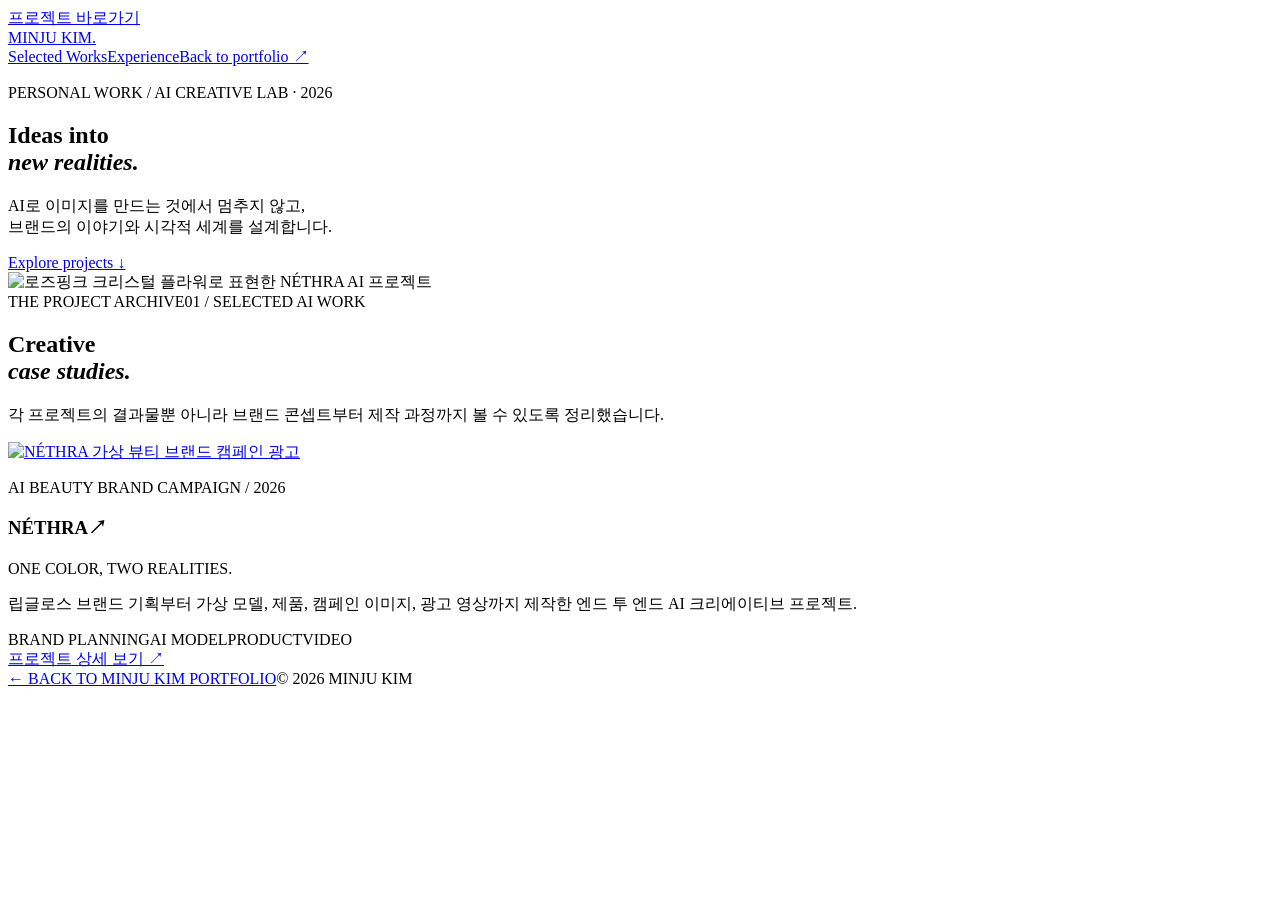
==== ai-lab.html @ 6c875427 "update" ====
<!doctype html><html lang="ko"><head><meta charset="utf-8"/><meta name="viewport" content="width=device-width,initial-scale=1"/><meta name="theme-color" content="#fff9fb"/><meta name="description" content="김민주의 AI Creative Lab — 생성형 AI를 활용한 브랜드 기획, 제품·모델 디자인, 캠페인 영상 프로젝트 모음."/><title>AI Creative Lab | MINJU KIM</title><link rel="stylesheet" href="ai-pages.css"/></head><body class="lab-page"><a class="skip" href="#projects">프로젝트 바로가기</a><header class="case-header lab-header"><nav class="case-nav page-wrap" aria-label="포트폴리오 탐색"><a href="index.html" class="case-brand">MINJU KIM<span>.</span></a><div class="case-nav-right"><a href="index.html#works">Selected Works</a><a href="index.html#experience">Experience</a><a class="case-nav-pill" href="index.html">Back to portfolio ↗</a></div></nav></header><main><section class="lab-hero"><div class="page-wrap lab-hero-inner"><div><p class="case-overline">PERSONAL WORK / AI CREATIVE LAB · 2026</p><h1>Ideas into<br/><em>new realities.</em></h1><p>AI로 이미지를 만드는 것에서 멈추지 않고,<br/>브랜드의 이야기와 시각적 세계를 설계합니다.</p><a href="#projects" class="under-link">Explore projects ↓</a></div><img src="assets/nethra/flower.webp" alt="로즈핑크 크리스털 플라워로 표현한 NÉTHRA AI 프로젝트" fetchpriority="high"/></div></section><section class="lab-projects" id="projects"><div class="page-wrap"><div class="section-label"><span>THE PROJECT ARCHIVE</span><span>01 / SELECTED AI WORK</span></div><div class="lab-project-heading"><h2>Creative<br/><em>case studies.</em></h2><p>각 프로젝트의 결과물뿐 아니라 브랜드 콘셉트부터 제작 과정까지 볼 수 있도록 정리했습니다.</p></div>
<!-- ADD A PROJECT: Copy an article in this list, create its detail HTML file under projects/, and update title/image/link. See README.md. -->
<div class="lab-card-list"><article class="lab-project-card"><a class="lab-card-image" href="projects/nethra.html"><img src="assets/nethra/hero.webp" alt="NÉTHRA 가상 뷰티 브랜드 캠페인 광고" loading="lazy"/></a><div class="lab-card-copy"><p>AI BEAUTY BRAND CAMPAIGN / 2026</p><h3>NÉTHRA<span>↗</span></h3><p class="lab-card-tagline">ONE COLOR, TWO REALITIES.</p><p class="lab-card-desc">립글로스 브랜드 기획부터 가상 모델, 제품, 캠페인 이미지, 광고 영상까지 제작한 엔드 투 엔드 AI 크리에이티브 프로젝트.</p><div class="lab-card-tags"><span>BRAND PLANNING</span><span>AI MODEL</span><span>PRODUCT</span><span>VIDEO</span></div><a class="lab-card-cta" href="projects/nethra.html">프로젝트 상세 보기 ↗</a></div></article></div>
</div></section><footer class="lab-footer"><div class="page-wrap"><a href="index.html">← BACK TO MINJU KIM PORTFOLIO</a><span>© 2026 MINJU KIM</span></div></footer></main></body></html>
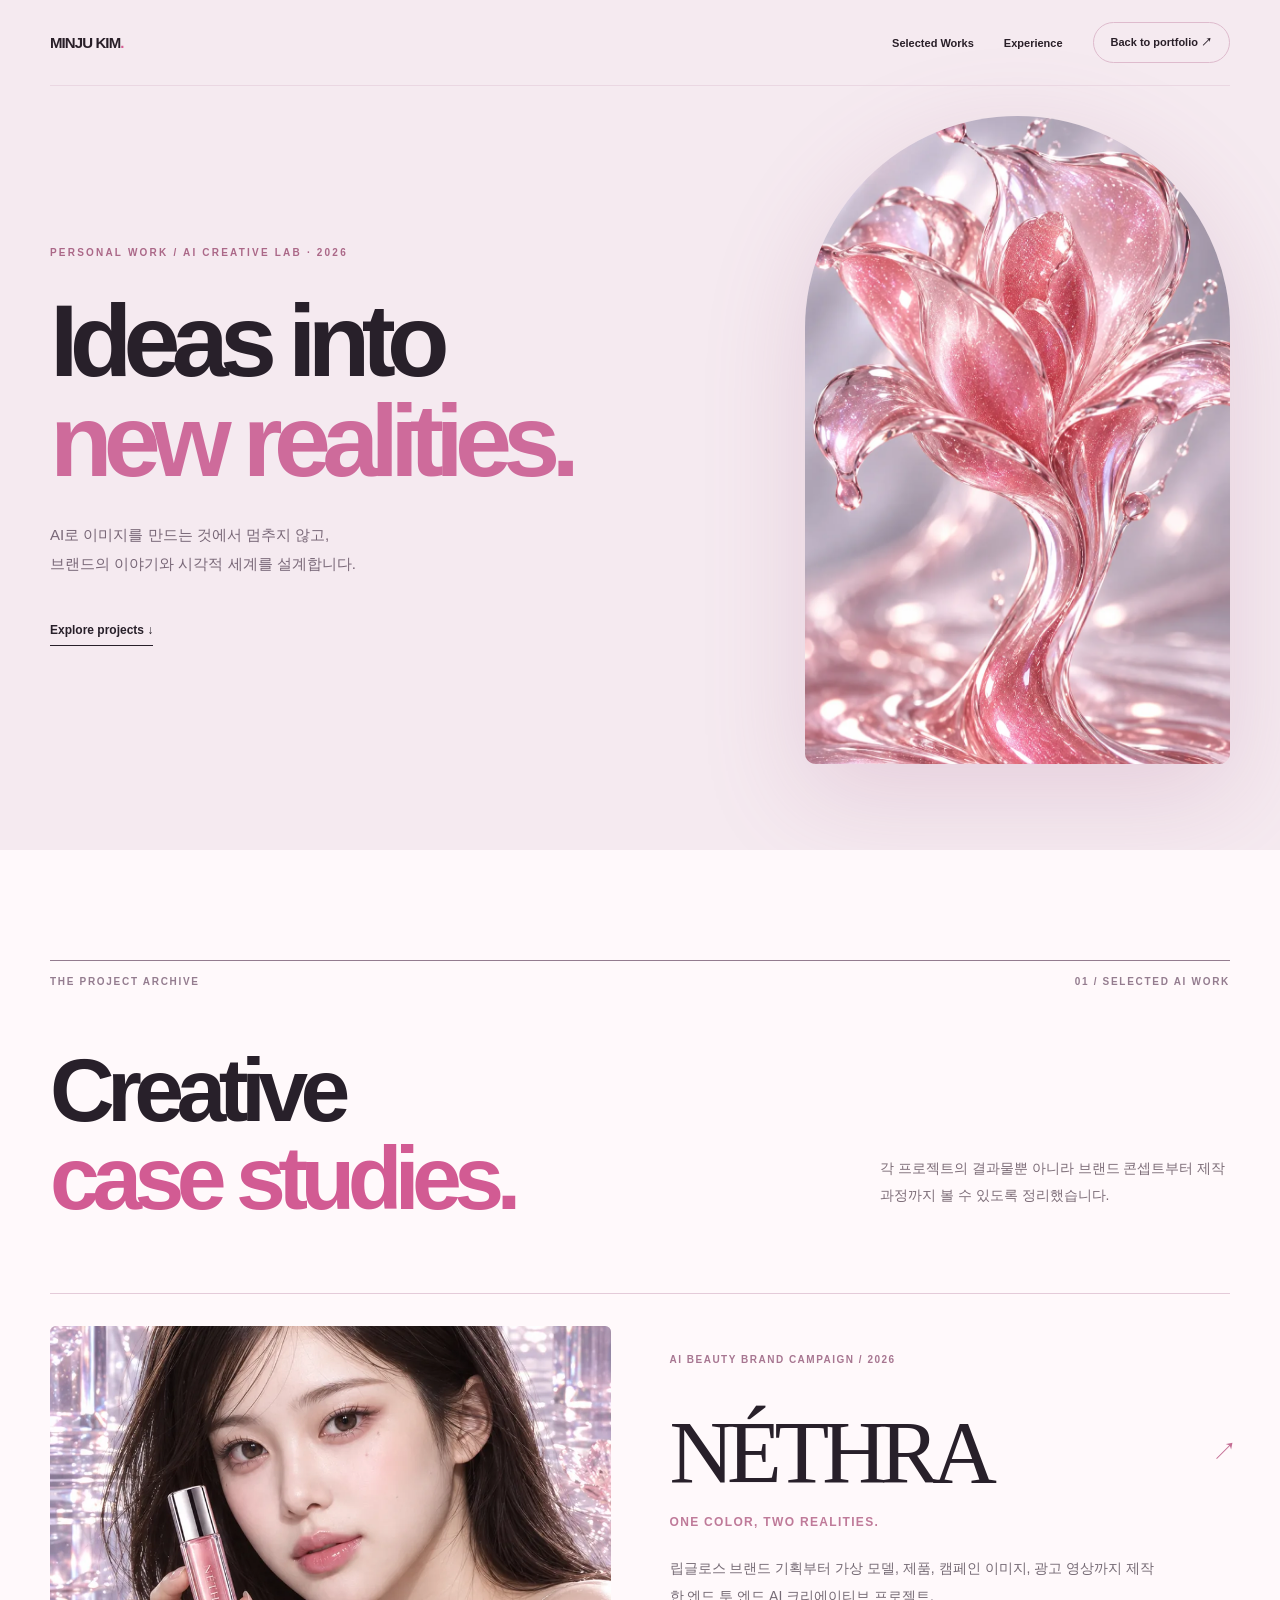
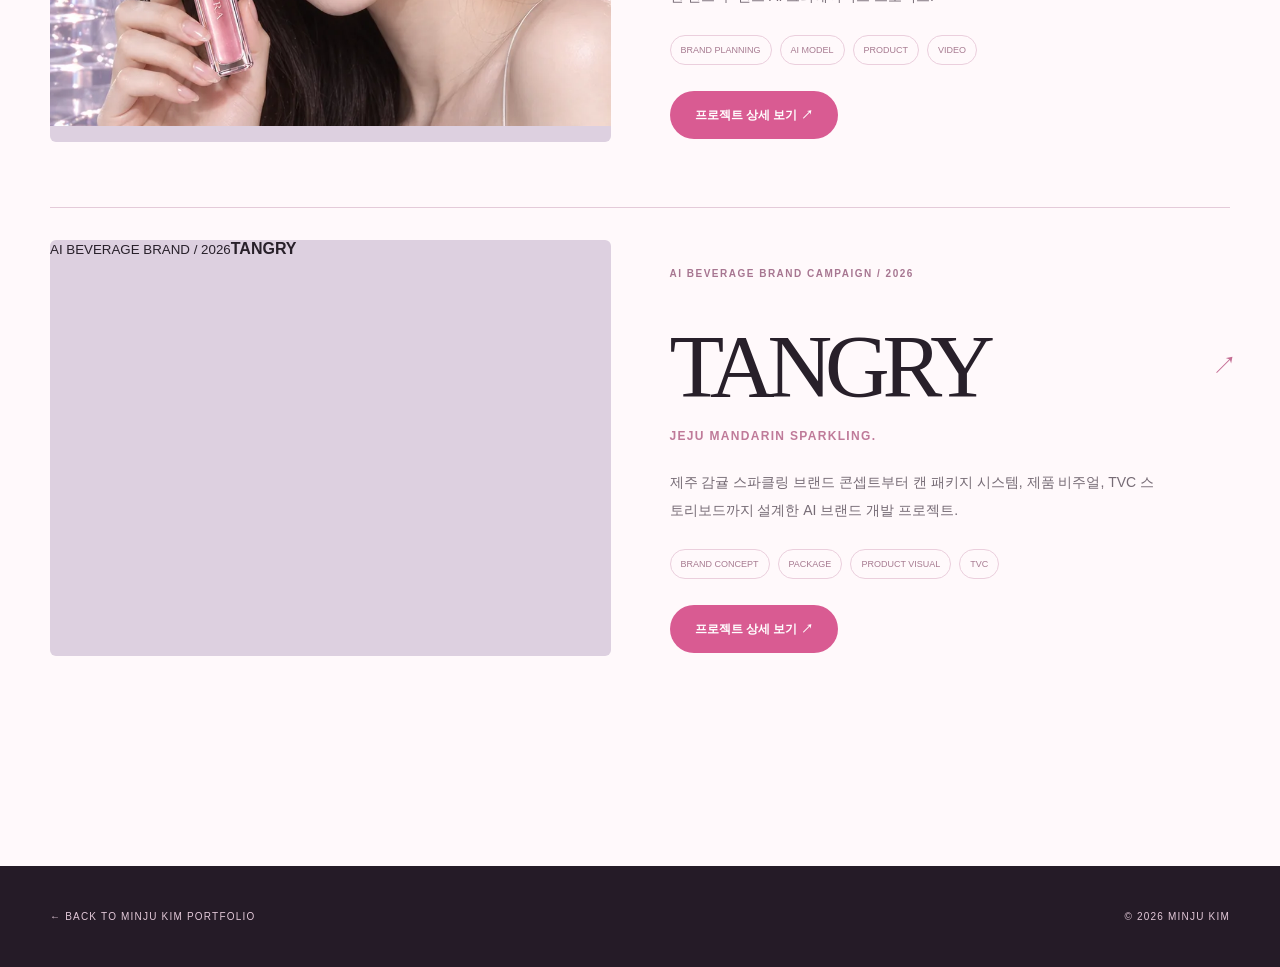
==== commit 74682e6f: "update" ====
--- a/ai-lab.html
+++ b/ai-lab.html
@@ -1,4 +1,4 @@
 <!doctype html><html lang="ko"><head><meta charset="utf-8"/><meta name="viewport" content="width=device-width,initial-scale=1"/><meta name="theme-color" content="#fff9fb"/><meta name="description" content="김민주의 AI Creative Lab — 생성형 AI를 활용한 브랜드 기획, 제품·모델 디자인, 캠페인 영상 프로젝트 모음."/><title>AI Creative Lab | MINJU KIM</title><link rel="stylesheet" href="ai-pages.css"/></head><body class="lab-page"><a class="skip" href="#projects">프로젝트 바로가기</a><header class="case-header lab-header"><nav class="case-nav page-wrap" aria-label="포트폴리오 탐색"><a href="index.html" class="case-brand">MINJU KIM<span>.</span></a><div class="case-nav-right"><a href="index.html#works">Selected Works</a><a href="index.html#experience">Experience</a><a class="case-nav-pill" href="index.html">Back to portfolio ↗</a></div></nav></header><main><section class="lab-hero"><div class="page-wrap lab-hero-inner"><div><p class="case-overline">PERSONAL WORK / AI CREATIVE LAB · 2026</p><h1>Ideas into<br/><em>new realities.</em></h1><p>AI로 이미지를 만드는 것에서 멈추지 않고,<br/>브랜드의 이야기와 시각적 세계를 설계합니다.</p><a href="#projects" class="under-link">Explore projects ↓</a></div><img src="assets/nethra/flower.webp" alt="로즈핑크 크리스털 플라워로 표현한 NÉTHRA AI 프로젝트" fetchpriority="high"/></div></section><section class="lab-projects" id="projects"><div class="page-wrap"><div class="section-label"><span>THE PROJECT ARCHIVE</span><span>01 / SELECTED AI WORK</span></div><div class="lab-project-heading"><h2>Creative<br/><em>case studies.</em></h2><p>각 프로젝트의 결과물뿐 아니라 브랜드 콘셉트부터 제작 과정까지 볼 수 있도록 정리했습니다.</p></div>
 <!-- ADD A PROJECT: Copy an article in this list, create its detail HTML file under projects/, and update title/image/link. See README.md. -->
-<div class="lab-card-list"><article class="lab-project-card"><a class="lab-card-image" href="projects/nethra.html"><img src="assets/nethra/hero.webp" alt="NÉTHRA 가상 뷰티 브랜드 캠페인 광고" loading="lazy"/></a><div class="lab-card-copy"><p>AI BEAUTY BRAND CAMPAIGN / 2026</p><h3>NÉTHRA<span>↗</span></h3><p class="lab-card-tagline">ONE COLOR, TWO REALITIES.</p><p class="lab-card-desc">립글로스 브랜드 기획부터 가상 모델, 제품, 캠페인 이미지, 광고 영상까지 제작한 엔드 투 엔드 AI 크리에이티브 프로젝트.</p><div class="lab-card-tags"><span>BRAND PLANNING</span><span>AI MODEL</span><span>PRODUCT</span><span>VIDEO</span></div><a class="lab-card-cta" href="projects/nethra.html">프로젝트 상세 보기 ↗</a></div></article></div>
+<div class="lab-card-list"><article class="lab-project-card"><a class="lab-card-image" href="projects/nethra.html"><img src="assets/nethra/hero.webp" alt="NÉTHRA 가상 뷰티 브랜드 캠페인 광고" loading="lazy"/></a><div class="lab-card-copy"><p>AI BEAUTY BRAND CAMPAIGN / 2026</p><h3>NÉTHRA<span>↗</span></h3><p class="lab-card-tagline">ONE COLOR, TWO REALITIES.</p><p class="lab-card-desc">립글로스 브랜드 기획부터 가상 모델, 제품, 캠페인 이미지, 광고 영상까지 제작한 엔드 투 엔드 AI 크리에이티브 프로젝트.</p><div class="lab-card-tags"><span>BRAND PLANNING</span><span>AI MODEL</span><span>PRODUCT</span><span>VIDEO</span></div><a class="lab-card-cta" href="projects/nethra.html">프로젝트 상세 보기 ↗</a></div></article><article class="lab-project-card"><a class="lab-card-image tangry-card-art" href="projects/tangry.html" aria-label="TANGRY AI 음료 브랜드 프로젝트 상세 보기"><small>AI BEVERAGE BRAND / 2026</small><strong>TANGRY</strong></a><div class="lab-card-copy"><p>AI BEVERAGE BRAND CAMPAIGN / 2026</p><h3>TANGRY<span>↗</span></h3><p class="lab-card-tagline">JEJU MANDARIN SPARKLING.</p><p class="lab-card-desc">제주 감귤 스파클링 브랜드 콘셉트부터 캔 패키지 시스템, 제품 비주얼, TVC 스토리보드까지 설계한 AI 브랜드 개발 프로젝트.</p><div class="lab-card-tags"><span>BRAND CONCEPT</span><span>PACKAGE</span><span>PRODUCT VISUAL</span><span>TVC</span></div><a class="lab-card-cta" href="projects/tangry.html">프로젝트 상세 보기 ↗</a></div></article></div>
 </div></section><footer class="lab-footer"><div class="page-wrap"><a href="index.html">← BACK TO MINJU KIM PORTFOLIO</a><span>© 2026 MINJU KIM</span></div></footer></main></body></html>
--- a/ai-pages.css
+++ b/ai-pages.css
@@ -0,0 +1,6 @@
+:root{--ink:#28202a;--muted:#79707d;--rose:#d25b93;--blush:#fff8fa;--cream:#fcf8f6;--lilac:#dcd8e7;--night:#211821}*{box-sizing:border-box}html{scroll-behavior:smooth}body{margin:0;color:var(--ink);background:var(--cream);font-family:-apple-system,BlinkMacSystemFont,'Pretendard','Noto Sans KR','Apple SD Gothic Neo','Segoe UI',sans-serif;-webkit-font-smoothing:antialiased}a{text-decoration:none;color:inherit}button{font:inherit}button,a{-webkit-tap-highlight-color:transparent}button:focus-visible,a:focus-visible{outline:2px solid #e36b9c;outline-offset:4px}img{display:block;width:100%}figure{margin:0}.page-wrap{width:min(1320px,calc(100% - 100px));margin-inline:auto}.skip{position:absolute;left:10px;top:-100px;z-index:100;background:#fff;padding:10px}.skip:focus{top:10px}.case-header{position:absolute;inset:0 0 auto;z-index:10;color:#fff}.case-nav{height:86px;display:flex;justify-content:space-between;align-items:center;border-bottom:1px solid #ffffff5c;gap:25px}.case-brand{font-size:15px;font-weight:850;letter-spacing:-.06em;white-space:nowrap}.case-brand span{color:#f6a9ca}.case-nav-right{display:flex;align-items:center;gap:30px}.case-nav-right>a{font-size:11px;font-weight:650;white-space:nowrap}.case-nav-right a:hover{color:#ffd7e8}.case-nav-pill{padding:12px 17px;border:1px solid #ffffff9c;border-radius:40px}.case-overline,.small-caps{font-size:10px;letter-spacing:.22em;font-weight:790;line-height:1.7}.section-label{display:flex;justify-content:space-between;align-items:center;border-top:1px solid currentColor;padding-top:15px;font-size:10px;font-weight:750;letter-spacing:.17em;color:#947c8f;gap:12px}.case-hero{min-height:770px;min-height:100svh;position:relative;isolation:isolate;background:var(--night);color:#fff;overflow:hidden}.case-hero-visual{position:absolute;inset:0 0 0 auto;width:55%;z-index:-2}.case-hero-visual img{height:100%;object-fit:cover;object-position:center 35%}.case-hero:before{content:"";position:absolute;inset:0;background:linear-gradient(90deg,#211821 0%,#211821 30%,#211821da 49%,#21182132 72%,#2118211c);z-index:-1}.case-hero-layout{display:flex;align-items:center;min-height:100svh;padding-top:120px;padding-bottom:75px}.case-hero-copy{width:min(780px,75%)}.case-overline{color:#ebb0ca}.case-intro-label{margin:clamp(60px,12vh,160px) 0 20px;letter-spacing:.19em;font-size:11px;color:#d6bac8}.case-hero h1{font-family:Georgia,'Times New Roman',serif;font-size:clamp(88px,13vw,190px);font-weight:400;letter-spacing:-.085em;line-height:.9;margin:0 0 38px;white-space:nowrap}.case-tm{font:10px Arial,sans-serif;vertical-align:top;letter-spacing:0;margin:8px}.case-hero-tagline{font-size:clamp(34px,5.7vw,74px);font-weight:730;letter-spacing:-.07em;line-height:1.03;margin:0}.case-hero-description{font-size:13px;color:#f0dae7;line-height:1.9;margin:30px 0 32px}.case-hero-actions{display:flex;align-items:center;gap:26px;flex-wrap:wrap}.pill-button{display:inline-flex;align-items:center;justify-content:space-between;gap:34px;min-width:208px;background:#efb0cb;border:0;padding:17px 21px;border-radius:100px;color:#271621;font-size:12px;font-weight:800;cursor:pointer}.pill-button:hover{background:#fff}.under-link{border-bottom:1px solid currentColor;padding-bottom:8px;font-size:12px;font-weight:700}.case-hero-index{position:absolute;right:50px;bottom:32px;font-size:9px;letter-spacing:.18em;color:#f3d9e4}.case-hero-index span{margin-inline:10px}.cream-section{background:var(--cream)}.case-overview,.case-brand-world,.case-model,.case-product,.case-campaign,.case-film,.case-process{padding:115px 0 125px}.overview-grid{display:grid;grid-template-columns:1fr 1fr;gap:10%;margin:70px 0 85px}.overview-grid h2,.concept-heading h2,.model-copy h2,.product-heading h2,.campaign-heading h2,.film-copy h2,.process-top h2,.case-next h2,.lab-hero h1,.lab-project-heading h2{font-size:clamp(59px,6.9vw,105px);font-weight:740;letter-spacing:-.085em;line-height:.98;margin:0}.overview-grid h2 em,.concept-heading h2 em,.model-copy h2 em,.product-heading h2 em,.campaign-heading h2 em,.film-copy h2 em,.process-top h2 em,.case-next h2 em,.lab-hero h1 em,.lab-project-heading h2 em{font-style:normal;color:var(--rose)}.overview-copy{padding-top:8px}.strong-korean{font-size:clamp(20px,2.1vw,28px);font-weight:730;letter-spacing:-.055em;line-height:1.5;color:#42303c;margin:0 0 22px}.overview-copy>p:not(.strong-korean){font-size:14px;line-height:2.05;color:#766c75}.overview-copy .note{font-size:11px!important;color:#9b8092!important}.project-facts{display:grid;grid-template-columns:repeat(4,1fr);border-top:1px solid #e0d2da;border-bottom:1px solid #e0d2da}.project-facts div{padding:28px 17px;border-right:1px solid #e0d2da}.project-facts div:first-child{padding-left:0}.project-facts div:last-child{border:0}.project-facts span{display:block;font-size:9px;letter-spacing:.12em;color:#ac7290;margin-bottom:14px;font-weight:800}.project-facts strong{font-size:12px;line-height:1.5}.case-brand-world{background:#e3e0ec}.case-brand-world .section-label{color:#7d718d}.concept-heading,.product-heading,.campaign-heading,.process-top{display:flex;justify-content:space-between;align-items:end;gap:9%;margin:65px 0 55px}.concept-heading p:not(.small-caps),.product-heading>p,.campaign-heading>p,.process-top>p{width:min(410px,100%);font-size:14px;line-height:1.9;color:#6f6573;margin:0}.concept-heading .small-caps,.product-heading .small-caps{color:#a26786;margin-bottom:25px}.concept-pair{display:grid;grid-template-columns:1fr 1fr;gap:20px}.figure{min-width:0}.figure img{object-fit:cover;background:#f0e5ed}.figure figcaption{font-size:9px;letter-spacing:.16em;font-weight:750;color:#8c6d82;margin:15px 0 0}.concept-pair .figure img{aspect-ratio:4/5;object-position:center}.brand-palette{display:flex;gap:14px;align-items:center;flex-wrap:wrap;padding-top:35px;margin-top:55px;border-top:1px solid #c8c0d2;font-size:10px;letter-spacing:.14em;color:#75667d}.brand-palette p{margin:0 auto 0 0;font-weight:800}.brand-palette .swatch{width:23px;height:23px;border:1px solid #ffffffa0;border-radius:50%}.model-grid{display:grid;grid-template-columns:1fr minmax(0,48%);gap:8%;margin:70px 0 20px;align-items:center}.model-copy h2{font-size:clamp(90px,10vw,157px);margin:24px 0 43px}.model-copy>p:not(.small-caps):not(.strong-korean){font-size:14px;line-height:2;color:#786b75;max-width:450px}.model-copy .rose{color:#bd7898}.rule-label{font-size:10px;letter-spacing:.15em;font-weight:800;color:#a3738e;border-top:1px solid #eadde4;padding-top:24px;margin-top:65px}.model-main img{aspect-ratio:4/5;object-fit:cover;object-position:center top}.model-sheets{display:grid;grid-template-columns:1fr 1fr;gap:20px;margin-top:48px}.model-sheets img{aspect-ratio:1.35;object-fit:cover}.case-product{background:#271d29;color:#fff}.case-product .section-label{color:#cba9ba}.product-heading>p{color:#cfbec9}.product-heading h2 em{color:#f0a8c6}.product-gallery{display:grid;grid-template-columns:1.2fr 1fr 1fr;gap:18px}.product-gallery img{aspect-ratio:4/5}.product-gallery .product-primary img{aspect-ratio:4/5}.case-product .figure figcaption{color:#d3b6c7}.case-campaign .section-label{color:#a47a96}.campaign-heading{margin:65px 0 50px}.campaign-grid{display:grid;grid-template-columns:repeat(4,minmax(0,1fr));gap:14px}.campaign-grid .figure img{aspect-ratio:9/16;object-fit:cover}.campaign-grid .figure:nth-child(2){margin-top:45px}.campaign-grid .figure:nth-child(4){margin-top:45px}.case-film{background:#312234;color:#fff}.film-layout{display:grid;grid-template-columns:1fr minmax(0,39%);gap:clamp(50px,8vw,120px);align-items:center}.film-label{border-color:#765b71;color:#e5b5cb}.film-copy h2{font-size:clamp(74px,8.5vw,132px);margin:70px 0 32px}.film-copy h2 em{color:#f0a1c6}.film-copy .film-sub{font-size:12px;letter-spacing:.16em;color:#e0adca;font-weight:750}.film-copy>p:not(.film-sub):not(.section-label){font-size:14px;line-height:2;color:#dfd0dd;max-width:470px;margin:30px 0}.film-copy .pill-button{margin-right:19px}.film-external{display:inline-block;font-size:11px;color:#e6bfd0;border-bottom:1px solid #e6bfd0;padding-bottom:6px;margin-top:22px}.film-cover{position:relative;background:#4a3447;overflow:hidden;border:8px solid #ffffff14;border-radius:11px}.film-cover>img{aspect-ratio:9/16;object-fit:cover}.film-cover-play{position:absolute;top:50%;left:50%;transform:translate(-50%,-50%);border:0;background:#fff;border-radius:50%;width:77px;height:77px;font-size:22px;cursor:pointer;box-shadow:0 12px 40px #0007}.film-cover-footer{position:absolute;bottom:0;left:0;right:0;display:flex;justify-content:space-between;background:linear-gradient(transparent,#160d19e8);padding:40px 16px 15px;font-size:9px;font-weight:760;letter-spacing:.09em}.process-top{margin:65px 0 75px}.process-rows{border-top:1px solid #dfd1da}.process-rows>div{display:grid;grid-template-columns:70px 1fr 1fr;gap:25px;padding:26px 0;align-items:baseline;border-bottom:1px solid #dfd1da}.process-rows span{font-size:12px;color:#bf7e9e;font-weight:770}.process-rows h3{font-size:clamp(20px,2.2vw,31px);margin:0;letter-spacing:-.05em}.process-rows p{font-size:13px;line-height:1.75;color:#736872;margin:0}.process-foot{font-size:10px;font-weight:800;letter-spacing:.15em;color:#b77c9b;margin-top:38px}.process-foot span{display:block;margin-top:12px;font-size:12px;letter-spacing:0;color:#746a72;font-weight:500}.case-next{background:#211821;color:#fff;padding:108px 0 36px}.case-next>div>p{color:#dda8c4;font-size:10px;font-weight:800;letter-spacing:.18em}.case-next h2{font-size:clamp(65px,8vw,125px);margin:35px 0 45px}.case-next h2 em{color:#e7a0c1}.case-next-links{display:flex;gap:35px;flex-wrap:wrap}.case-next-links a{border-bottom:1px solid #dfa2bf;font-size:13px;padding-bottom:10px}.case-footer{display:flex;justify-content:space-between;gap:20px;border-top:1px solid #564351;margin-top:135px;padding-top:26px;font-size:9px;letter-spacing:.14em;color:#c3a6b8}.film-dialog{width:min(510px,calc(100% - 28px));max-height:95dvh;overflow:auto;background:#211821;color:#fff;border:1px solid #74586d;border-radius:17px;padding:22px;box-shadow:0 25px 110px #0009}.film-dialog::backdrop{background:#100b13e0;backdrop-filter:blur(9px)}.film-dialog-top{display:flex;justify-content:space-between;gap:25px}.film-dialog-top p{font-size:9px;color:#dfb4ca;letter-spacing:.17em}.film-dialog-top h2{font-size:24px;margin:0 0 16px}.film-dialog-top button{border:1px solid #8c6a7e;border-radius:50%;height:39px;width:39px;background:transparent;color:white;cursor:pointer}.film-dialog-stage{margin-inline:auto;aspect-ratio:9/16;width:min(100%,320px);background:#3e3141;display:grid;place-items:center}.film-dialog-stage iframe{width:100%;height:100%;border:0}.film-dialog-stage .local-message{font-size:13px;text-align:center;line-height:1.8;padding:25px}.film-dialog-note{font-size:11px;color:#beaabd;line-height:1.7}.film-dialog-link{font-size:12px;color:#f8c7df;border-bottom:1px solid currentColor;padding-bottom:4px}
+/* AI project archive */
+.lab-page{background:#fff9fb}.lab-header{color:#291f28}.lab-header .case-nav{border-bottom-color:#ead7e2}.lab-header .case-brand span{color:#d65c93}.lab-header .case-nav-pill{border-color:#debbcd}.lab-header .case-nav-right a:hover{color:#c55185}.lab-hero{background:#f5eaf0;overflow:hidden}.lab-hero-inner{min-height:min(850px,100svh);display:grid;grid-template-columns:1fr minmax(0,36%);align-items:center;gap:5%;padding-top:110px;padding-bottom:80px}.lab-hero-inner>div{z-index:1}.lab-hero h1{font-size:clamp(69px,8vw,135px);margin:30px 0}.lab-hero h1 em{color:#ce6b9b}.lab-hero-inner>div>p:not(.case-overline){font-size:15px;line-height:1.9;color:#786777}.lab-hero .under-link{display:inline-block;margin-top:30px}.lab-hero-inner>img{height:min(670px,72vh);object-fit:cover;border-radius:240px 240px 12px 12px;box-shadow:0 28px 100px #aa638d36}.lab-hero .case-overline{color:#ab6888}.lab-projects{padding:110px 0 145px}.lab-project-heading{display:flex;justify-content:space-between;align-items:end;gap:5%;margin:60px 0 70px}.lab-project-heading h2{font-size:clamp(65px,7vw,110px)}.lab-project-heading>p{max-width:350px;color:#7d6d78;font-size:14px;line-height:1.9}.lab-project-card{display:grid;grid-template-columns:1fr 1fr;gap:5%;border-top:1px solid #e4cbd9;padding-top:32px;margin-bottom:65px}.lab-card-image{background:#ddd0e0;overflow:hidden;display:block;border-radius:6px}.lab-card-image img{aspect-ratio:1.4;object-fit:cover;object-position:center 34%;transition:transform .45s}.lab-card-image:hover img{transform:scale(1.04)}.lab-card-copy{padding:18px 0}.lab-card-copy>p:first-child{font-size:10px;font-weight:800;color:#a77691;letter-spacing:.15em}.lab-card-copy h3{display:flex;justify-content:space-between;align-items:center;font-family:Georgia,'Times New Roman',serif;font-size:clamp(62px,7vw,105px);font-weight:400;letter-spacing:-.08em;margin:35px 0 5px}.lab-card-copy h3 span{font:25px sans-serif;color:#c46d93}.lab-card-tagline{font-size:12px;font-weight:790;letter-spacing:.11em;color:#bf7a99}.lab-card-desc{color:#766b75;font-size:14px;line-height:2;max-width:490px;margin:25px 0}.lab-card-tags{display:flex;gap:8px;flex-wrap:wrap;margin-bottom:40px}.lab-card-tags span{font-size:9px;border:1px solid #ebcfdd;border-radius:100px;padding:9px 10px;color:#a77b91}.lab-card-cta{background:#d95b92;color:white;padding:17px 25px;border-radius:40px;font-size:12px;font-weight:800}.lab-card-cta:hover{background:#b8447b}.lab-footer{background:#251b27;color:#e2c8d8;padding:45px 0}.lab-footer>div{display:flex;justify-content:space-between;gap:16px;flex-wrap:wrap;font-size:10px;letter-spacing:.12em}
+@media(max-width:950px){.page-wrap{width:calc(100% - 56px)}.case-nav-right{gap:17px}.case-hero-copy{width:min(700px,83%)}.case-hero-visual{width:64%}.model-grid{gap:5%}.overview-grid{gap:6%}.case-brand-world,.case-overview,.case-model,.case-product,.case-campaign,.case-film,.case-process{padding:90px 0}.film-layout{gap:5%}.campaign-grid{gap:10px}}
+@media(max-width:700px){.page-wrap{width:calc(100% - 38px)}.case-nav{height:70px}.case-nav-right>a:not(.case-nav-pill){display:none}.case-nav-pill{padding:10px 12px}.case-hero{min-height:760px;min-height:100svh}.case-hero-visual{width:100%;opacity:.59}.case-hero-visual img{object-position:52% 20%}.case-hero:before{background:linear-gradient(90deg,#211821eb 0%,#211821bf 40%,#2118215c),linear-gradient(0deg,#211821 0%,transparent 32%)}.case-hero-layout{min-height:100svh;align-items:end;padding:125px 0 80px}.case-hero-copy{width:100%}.case-intro-label{margin:40px 0 16px}.case-hero h1{font-size:clamp(69px,18vw,106px);margin-bottom:30px}.case-hero-tagline{font-size:clamp(39px,10vw,61px)}.case-hero-description{font-size:12px}.case-hero-index{right:19px;bottom:15px;font-size:7px}.case-overview,.case-brand-world,.case-model,.case-product,.case-campaign,.case-film,.case-process{padding:70px 0 82px}.section-label{font-size:8px}.overview-grid,.model-grid,.film-layout{grid-template-columns:1fr;gap:38px;margin:42px 0}.overview-grid h2,.concept-heading h2,.model-copy h2,.product-heading h2,.campaign-heading h2,.film-copy h2,.process-top h2{font-size:clamp(52px,13vw,79px)}.project-facts{grid-template-columns:1fr 1fr}.project-facts div{padding:20px 12px;border-bottom:1px solid #e0d2da}.project-facts div:nth-child(2){border-right:0}.project-facts div:nth-child(n+3){border-bottom:0}.concept-heading,.product-heading,.campaign-heading,.process-top{display:block;margin:40px 0 33px}.concept-heading>p,.product-heading>p,.campaign-heading>p,.process-top>p{margin-top:24px}.concept-pair{gap:8px}.figure figcaption{font-size:8px;line-height:1.5}.brand-palette{gap:8px}.brand-palette p{width:100%}.model-copy h2{margin:18px 0 33px;font-size:clamp(79px,21vw,140px)}.model-main img{max-height:670px}.model-sheets{gap:9px}.model-sheets img{aspect-ratio:1/1}.product-gallery{grid-template-columns:1fr 1fr;gap:11px}.product-primary{grid-column:1/-1}.product-primary img{max-height:650px}.campaign-grid{grid-template-columns:1fr 1fr;gap:9px}.campaign-grid .figure:nth-child(2),.campaign-grid .figure:nth-child(4){margin-top:22px}.film-cover{max-width:425px;margin:auto;width:100%}.film-copy h2{margin:35px 0}.process-top{margin:42px 0}.process-rows>div{grid-template-columns:36px 1fr;gap:9px;padding:20px 0}.process-rows p{grid-column:2;line-height:1.6}.case-next{padding:78px 0 26px}.case-next h2{font-size:clamp(64px,13vw,88px)}.case-footer{margin-top:90px;font-size:8px}.lab-hero-inner{grid-template-columns:1fr;padding-top:165px;gap:40px}.lab-hero h1{font-size:clamp(70px,13vw,100px)}.lab-hero-inner>img{width:min(88%,430px);height:380px;justify-self:end;object-position:center 23%}.lab-projects{padding:77px 0}.lab-project-heading{display:block;margin:37px 0 45px}.lab-project-heading h2{font-size:clamp(68px,13vw,88px)}.lab-project-heading>p{margin-top:22px}.lab-project-card{grid-template-columns:1fr;gap:24px}.lab-card-copy h3{font-size:clamp(60px,15vw,100px);margin-top:23px}}
+@media(prefers-reduced-motion:reduce){html{scroll-behavior:auto}.lab-card-image img{transition:none}}
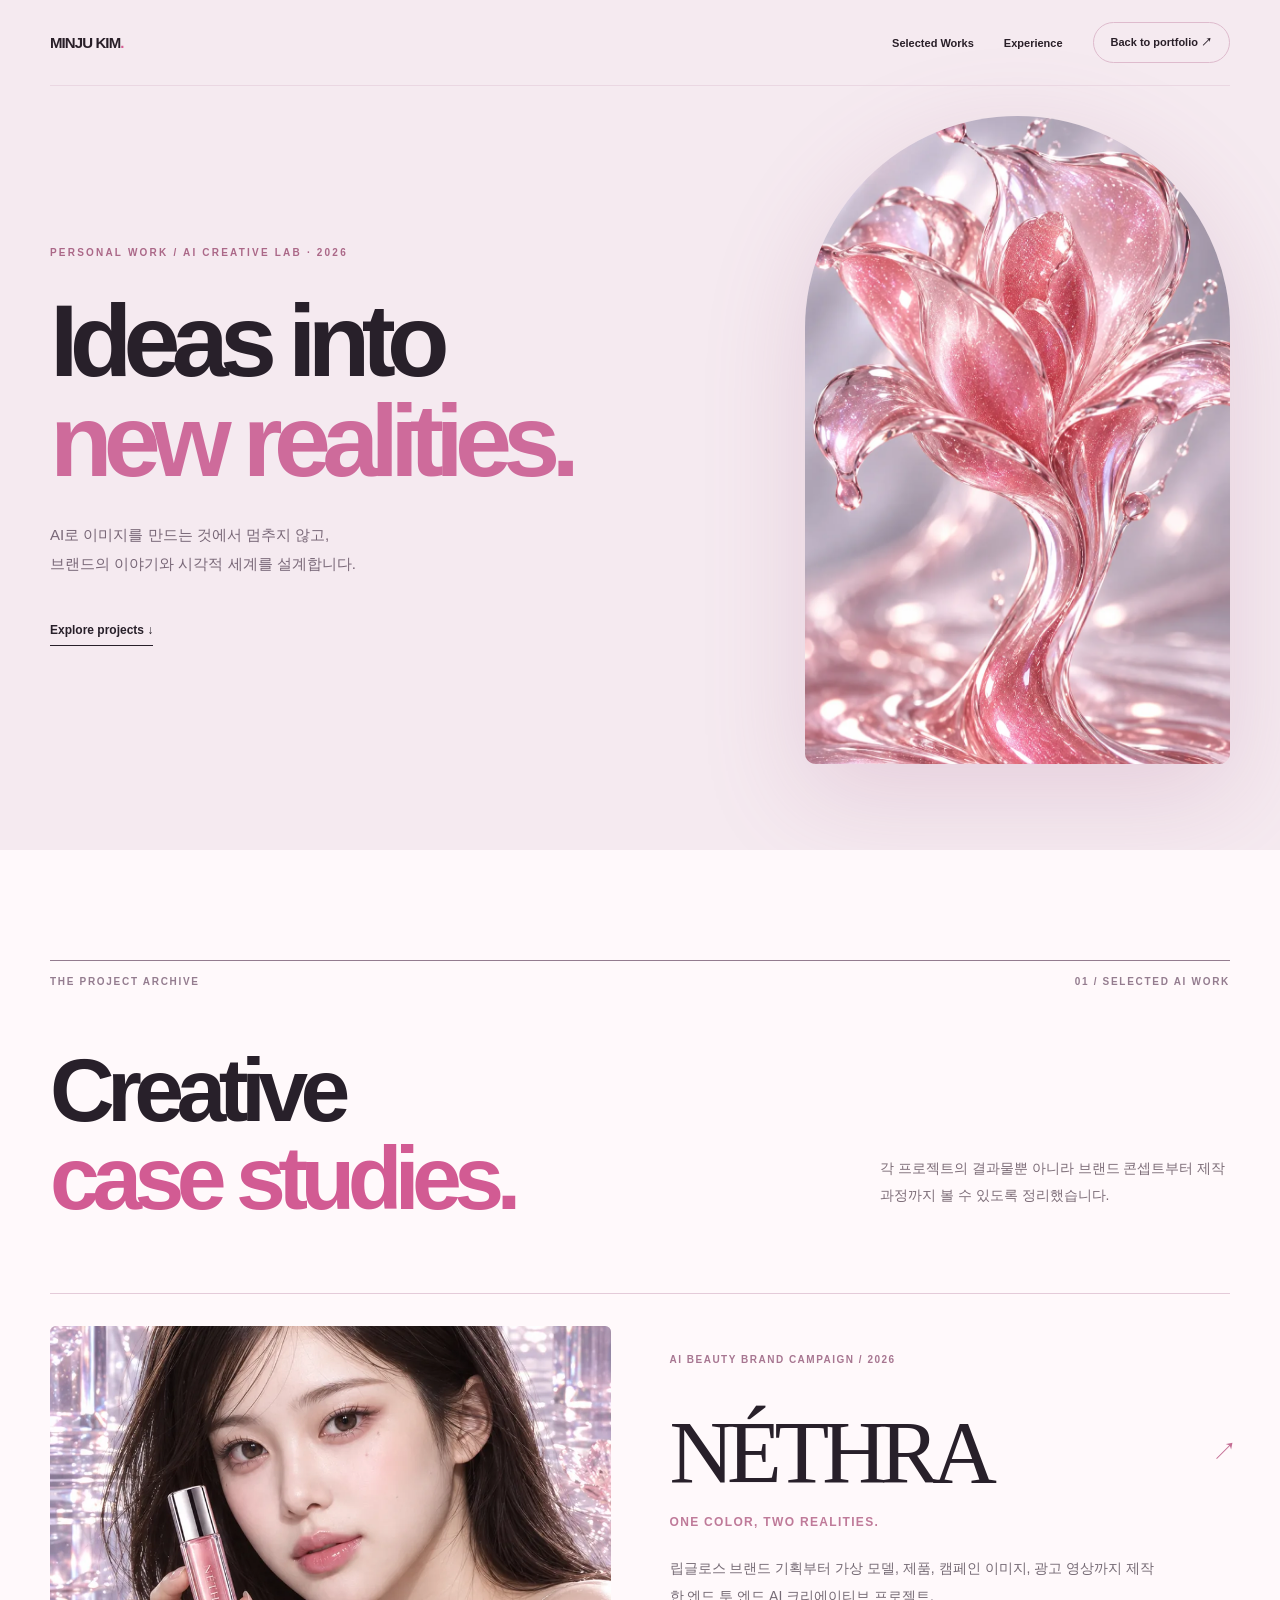
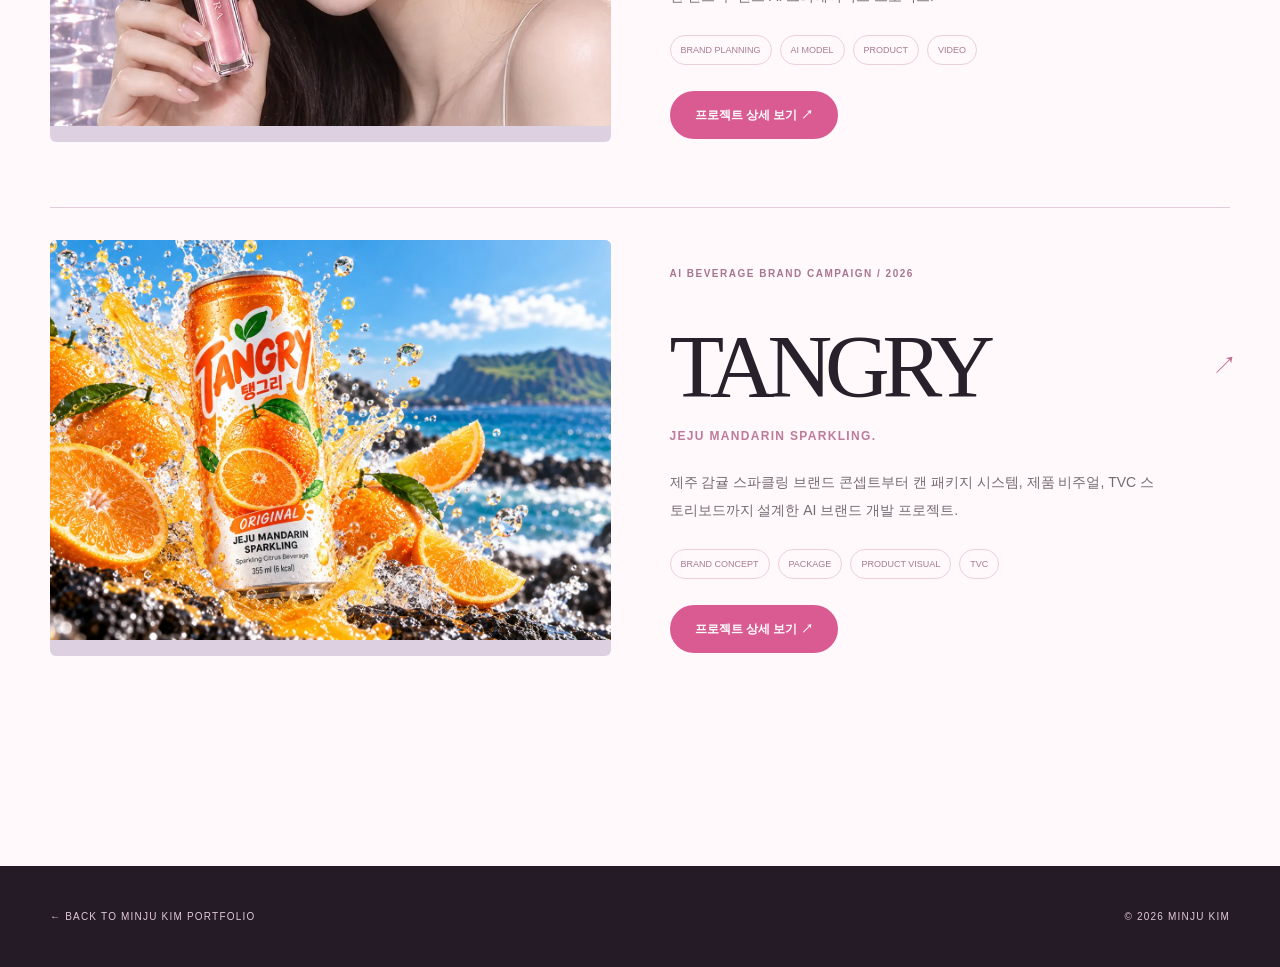
==== commit 2d50cb98: "update" ====
--- a/ai-lab.html
+++ b/ai-lab.html
@@ -1,4 +1,4 @@
 <!doctype html><html lang="ko"><head><meta charset="utf-8"/><meta name="viewport" content="width=device-width,initial-scale=1"/><meta name="theme-color" content="#fff9fb"/><meta name="description" content="김민주의 AI Creative Lab — 생성형 AI를 활용한 브랜드 기획, 제품·모델 디자인, 캠페인 영상 프로젝트 모음."/><title>AI Creative Lab | MINJU KIM</title><link rel="stylesheet" href="ai-pages.css"/></head><body class="lab-page"><a class="skip" href="#projects">프로젝트 바로가기</a><header class="case-header lab-header"><nav class="case-nav page-wrap" aria-label="포트폴리오 탐색"><a href="index.html" class="case-brand">MINJU KIM<span>.</span></a><div class="case-nav-right"><a href="index.html#works">Selected Works</a><a href="index.html#experience">Experience</a><a class="case-nav-pill" href="index.html">Back to portfolio ↗</a></div></nav></header><main><section class="lab-hero"><div class="page-wrap lab-hero-inner"><div><p class="case-overline">PERSONAL WORK / AI CREATIVE LAB · 2026</p><h1>Ideas into<br/><em>new realities.</em></h1><p>AI로 이미지를 만드는 것에서 멈추지 않고,<br/>브랜드의 이야기와 시각적 세계를 설계합니다.</p><a href="#projects" class="under-link">Explore projects ↓</a></div><img src="assets/nethra/flower.webp" alt="로즈핑크 크리스털 플라워로 표현한 NÉTHRA AI 프로젝트" fetchpriority="high"/></div></section><section class="lab-projects" id="projects"><div class="page-wrap"><div class="section-label"><span>THE PROJECT ARCHIVE</span><span>01 / SELECTED AI WORK</span></div><div class="lab-project-heading"><h2>Creative<br/><em>case studies.</em></h2><p>각 프로젝트의 결과물뿐 아니라 브랜드 콘셉트부터 제작 과정까지 볼 수 있도록 정리했습니다.</p></div>
 <!-- ADD A PROJECT: Copy an article in this list, create its detail HTML file under projects/, and update title/image/link. See README.md. -->
-<div class="lab-card-list"><article class="lab-project-card"><a class="lab-card-image" href="projects/nethra.html"><img src="assets/nethra/hero.webp" alt="NÉTHRA 가상 뷰티 브랜드 캠페인 광고" loading="lazy"/></a><div class="lab-card-copy"><p>AI BEAUTY BRAND CAMPAIGN / 2026</p><h3>NÉTHRA<span>↗</span></h3><p class="lab-card-tagline">ONE COLOR, TWO REALITIES.</p><p class="lab-card-desc">립글로스 브랜드 기획부터 가상 모델, 제품, 캠페인 이미지, 광고 영상까지 제작한 엔드 투 엔드 AI 크리에이티브 프로젝트.</p><div class="lab-card-tags"><span>BRAND PLANNING</span><span>AI MODEL</span><span>PRODUCT</span><span>VIDEO</span></div><a class="lab-card-cta" href="projects/nethra.html">프로젝트 상세 보기 ↗</a></div></article><article class="lab-project-card"><a class="lab-card-image tangry-card-art" href="projects/tangry.html" aria-label="TANGRY AI 음료 브랜드 프로젝트 상세 보기"><small>AI BEVERAGE BRAND / 2026</small><strong>TANGRY</strong></a><div class="lab-card-copy"><p>AI BEVERAGE BRAND CAMPAIGN / 2026</p><h3>TANGRY<span>↗</span></h3><p class="lab-card-tagline">JEJU MANDARIN SPARKLING.</p><p class="lab-card-desc">제주 감귤 스파클링 브랜드 콘셉트부터 캔 패키지 시스템, 제품 비주얼, TVC 스토리보드까지 설계한 AI 브랜드 개발 프로젝트.</p><div class="lab-card-tags"><span>BRAND CONCEPT</span><span>PACKAGE</span><span>PRODUCT VISUAL</span><span>TVC</span></div><a class="lab-card-cta" href="projects/tangry.html">프로젝트 상세 보기 ↗</a></div></article></div>
+<div class="lab-card-list"><article class="lab-project-card"><a class="lab-card-image" href="projects/nethra.html"><img src="assets/nethra/hero.webp" alt="NÉTHRA 가상 뷰티 브랜드 캠페인 광고" loading="lazy"/></a><div class="lab-card-copy"><p>AI BEAUTY BRAND CAMPAIGN / 2026</p><h3>NÉTHRA<span>↗</span></h3><p class="lab-card-tagline">ONE COLOR, TWO REALITIES.</p><p class="lab-card-desc">립글로스 브랜드 기획부터 가상 모델, 제품, 캠페인 이미지, 광고 영상까지 제작한 엔드 투 엔드 AI 크리에이티브 프로젝트.</p><div class="lab-card-tags"><span>BRAND PLANNING</span><span>AI MODEL</span><span>PRODUCT</span><span>VIDEO</span></div><a class="lab-card-cta" href="projects/nethra.html">프로젝트 상세 보기 ↗</a></div></article><article class="lab-project-card"><a class="lab-card-image" href="projects/tangry.html" aria-label="TANGRY AI 음료 브랜드 프로젝트 상세 보기"><img src="assets/tangry/07.webp" alt="TANGRY 제주 감귤 스파클링 AI 브랜드 캠페인" loading="lazy"/></a><div class="lab-card-copy"><p>AI BEVERAGE BRAND CAMPAIGN / 2026</p><h3>TANGRY<span>↗</span></h3><p class="lab-card-tagline">JEJU MANDARIN SPARKLING.</p><p class="lab-card-desc">제주 감귤 스파클링 브랜드 콘셉트부터 캔 패키지 시스템, 제품 비주얼, TVC 스토리보드까지 설계한 AI 브랜드 개발 프로젝트.</p><div class="lab-card-tags"><span>BRAND CONCEPT</span><span>PACKAGE</span><span>PRODUCT VISUAL</span><span>TVC</span></div><a class="lab-card-cta" href="projects/tangry.html">프로젝트 상세 보기 ↗</a></div></article></div>
 </div></section><footer class="lab-footer"><div class="page-wrap"><a href="index.html">← BACK TO MINJU KIM PORTFOLIO</a><span>© 2026 MINJU KIM</span></div></footer></main></body></html>
--- a/ai-pages.css
+++ b/ai-pages.css
@@ -4,3 +4,11 @@
 @media(max-width:950px){.page-wrap{width:calc(100% - 56px)}.case-nav-right{gap:17px}.case-hero-copy{width:min(700px,83%)}.case-hero-visual{width:64%}.model-grid{gap:5%}.overview-grid{gap:6%}.case-brand-world,.case-overview,.case-model,.case-product,.case-campaign,.case-film,.case-process{padding:90px 0}.film-layout{gap:5%}.campaign-grid{gap:10px}}
 @media(max-width:700px){.page-wrap{width:calc(100% - 38px)}.case-nav{height:70px}.case-nav-right>a:not(.case-nav-pill){display:none}.case-nav-pill{padding:10px 12px}.case-hero{min-height:760px;min-height:100svh}.case-hero-visual{width:100%;opacity:.59}.case-hero-visual img{object-position:52% 20%}.case-hero:before{background:linear-gradient(90deg,#211821eb 0%,#211821bf 40%,#2118215c),linear-gradient(0deg,#211821 0%,transparent 32%)}.case-hero-layout{min-height:100svh;align-items:end;padding:125px 0 80px}.case-hero-copy{width:100%}.case-intro-label{margin:40px 0 16px}.case-hero h1{font-size:clamp(69px,18vw,106px);margin-bottom:30px}.case-hero-tagline{font-size:clamp(39px,10vw,61px)}.case-hero-description{font-size:12px}.case-hero-index{right:19px;bottom:15px;font-size:7px}.case-overview,.case-brand-world,.case-model,.case-product,.case-campaign,.case-film,.case-process{padding:70px 0 82px}.section-label{font-size:8px}.overview-grid,.model-grid,.film-layout{grid-template-columns:1fr;gap:38px;margin:42px 0}.overview-grid h2,.concept-heading h2,.model-copy h2,.product-heading h2,.campaign-heading h2,.film-copy h2,.process-top h2{font-size:clamp(52px,13vw,79px)}.project-facts{grid-template-columns:1fr 1fr}.project-facts div{padding:20px 12px;border-bottom:1px solid #e0d2da}.project-facts div:nth-child(2){border-right:0}.project-facts div:nth-child(n+3){border-bottom:0}.concept-heading,.product-heading,.campaign-heading,.process-top{display:block;margin:40px 0 33px}.concept-heading>p,.product-heading>p,.campaign-heading>p,.process-top>p{margin-top:24px}.concept-pair{gap:8px}.figure figcaption{font-size:8px;line-height:1.5}.brand-palette{gap:8px}.brand-palette p{width:100%}.model-copy h2{margin:18px 0 33px;font-size:clamp(79px,21vw,140px)}.model-main img{max-height:670px}.model-sheets{gap:9px}.model-sheets img{aspect-ratio:1/1}.product-gallery{grid-template-columns:1fr 1fr;gap:11px}.product-primary{grid-column:1/-1}.product-primary img{max-height:650px}.campaign-grid{grid-template-columns:1fr 1fr;gap:9px}.campaign-grid .figure:nth-child(2),.campaign-grid .figure:nth-child(4){margin-top:22px}.film-cover{max-width:425px;margin:auto;width:100%}.film-copy h2{margin:35px 0}.process-top{margin:42px 0}.process-rows>div{grid-template-columns:36px 1fr;gap:9px;padding:20px 0}.process-rows p{grid-column:2;line-height:1.6}.case-next{padding:78px 0 26px}.case-next h2{font-size:clamp(64px,13vw,88px)}.case-footer{margin-top:90px;font-size:8px}.lab-hero-inner{grid-template-columns:1fr;padding-top:165px;gap:40px}.lab-hero h1{font-size:clamp(70px,13vw,100px)}.lab-hero-inner>img{width:min(88%,430px);height:380px;justify-self:end;object-position:center 23%}.lab-projects{padding:77px 0}.lab-project-heading{display:block;margin:37px 0 45px}.lab-project-heading h2{font-size:clamp(68px,13vw,88px)}.lab-project-heading>p{margin-top:22px}.lab-project-card{grid-template-columns:1fr;gap:24px}.lab-card-copy h3{font-size:clamp(60px,15vw,100px);margin-top:23px}}
 @media(prefers-reduced-motion:reduce){html{scroll-behavior:auto}.lab-card-image img{transition:none}}
+
+/* TANGRY real campaign imagery */
+.tangry-hero-media{max-width:1320px;margin:48px auto 0;padding:0 28px}.tangry-hero-media img{display:block;width:100%;aspect-ratio:16/9;object-fit:cover;border-radius:28px;box-shadow:0 24px 70px rgba(78,43,0,.14)}
+.tangry-image-grid{display:grid;grid-template-columns:repeat(3,minmax(0,1fr));gap:18px;margin-top:40px}.tangry-image-grid figure,.tangry-visual-gallery figure,.tangry-storyboard article{margin:0}.tangry-image-grid img{display:block;width:100%;aspect-ratio:4/3;object-fit:cover;border-radius:20px}.tangry-image-grid figcaption,.tangry-visual-gallery figcaption{font-size:11px;letter-spacing:.14em;margin-top:10px;color:rgba(36,27,20,.62)}
+.tangry-visual-gallery{display:grid;grid-template-columns:repeat(2,minmax(0,1fr));gap:18px;margin-top:42px}.tangry-visual-gallery figure.wide{grid-column:span 2}.tangry-visual-gallery img{display:block;width:100%;aspect-ratio:16/9;object-fit:cover;border-radius:22px}.tangry-visual-gallery figure:not(.wide) img{aspect-ratio:4/3}
+.tangry-storyboard{display:grid;grid-template-columns:repeat(5,minmax(0,1fr));gap:14px;margin-top:42px}.tangry-storyboard article{background:#fff;border:1px solid rgba(66,48,29,.09);border-radius:18px;overflow:hidden}.tangry-storyboard img{display:block;width:100%;aspect-ratio:4/3;object-fit:cover}.tangry-storyboard article>span,.tangry-storyboard h3,.tangry-storyboard p{display:block;margin-left:16px;margin-right:16px}.tangry-storyboard article>span{font-size:10px;letter-spacing:.12em;color:#e97816;margin-top:16px}.tangry-storyboard h3{font-size:20px;margin-top:8px;margin-bottom:8px}.tangry-storyboard p{font-size:13px;line-height:1.55;color:rgba(36,27,20,.68);margin-bottom:18px}
+@media (max-width:900px){.tangry-image-grid{grid-template-columns:1fr}.tangry-visual-gallery{grid-template-columns:1fr}.tangry-visual-gallery figure.wide{grid-column:auto}.tangry-storyboard{grid-template-columns:1fr 1fr}.tangry-hero-media{padding:0 18px}.tangry-hero-media img{border-radius:20px}}
+@media (max-width:560px){.tangry-storyboard{grid-template-columns:1fr}}
